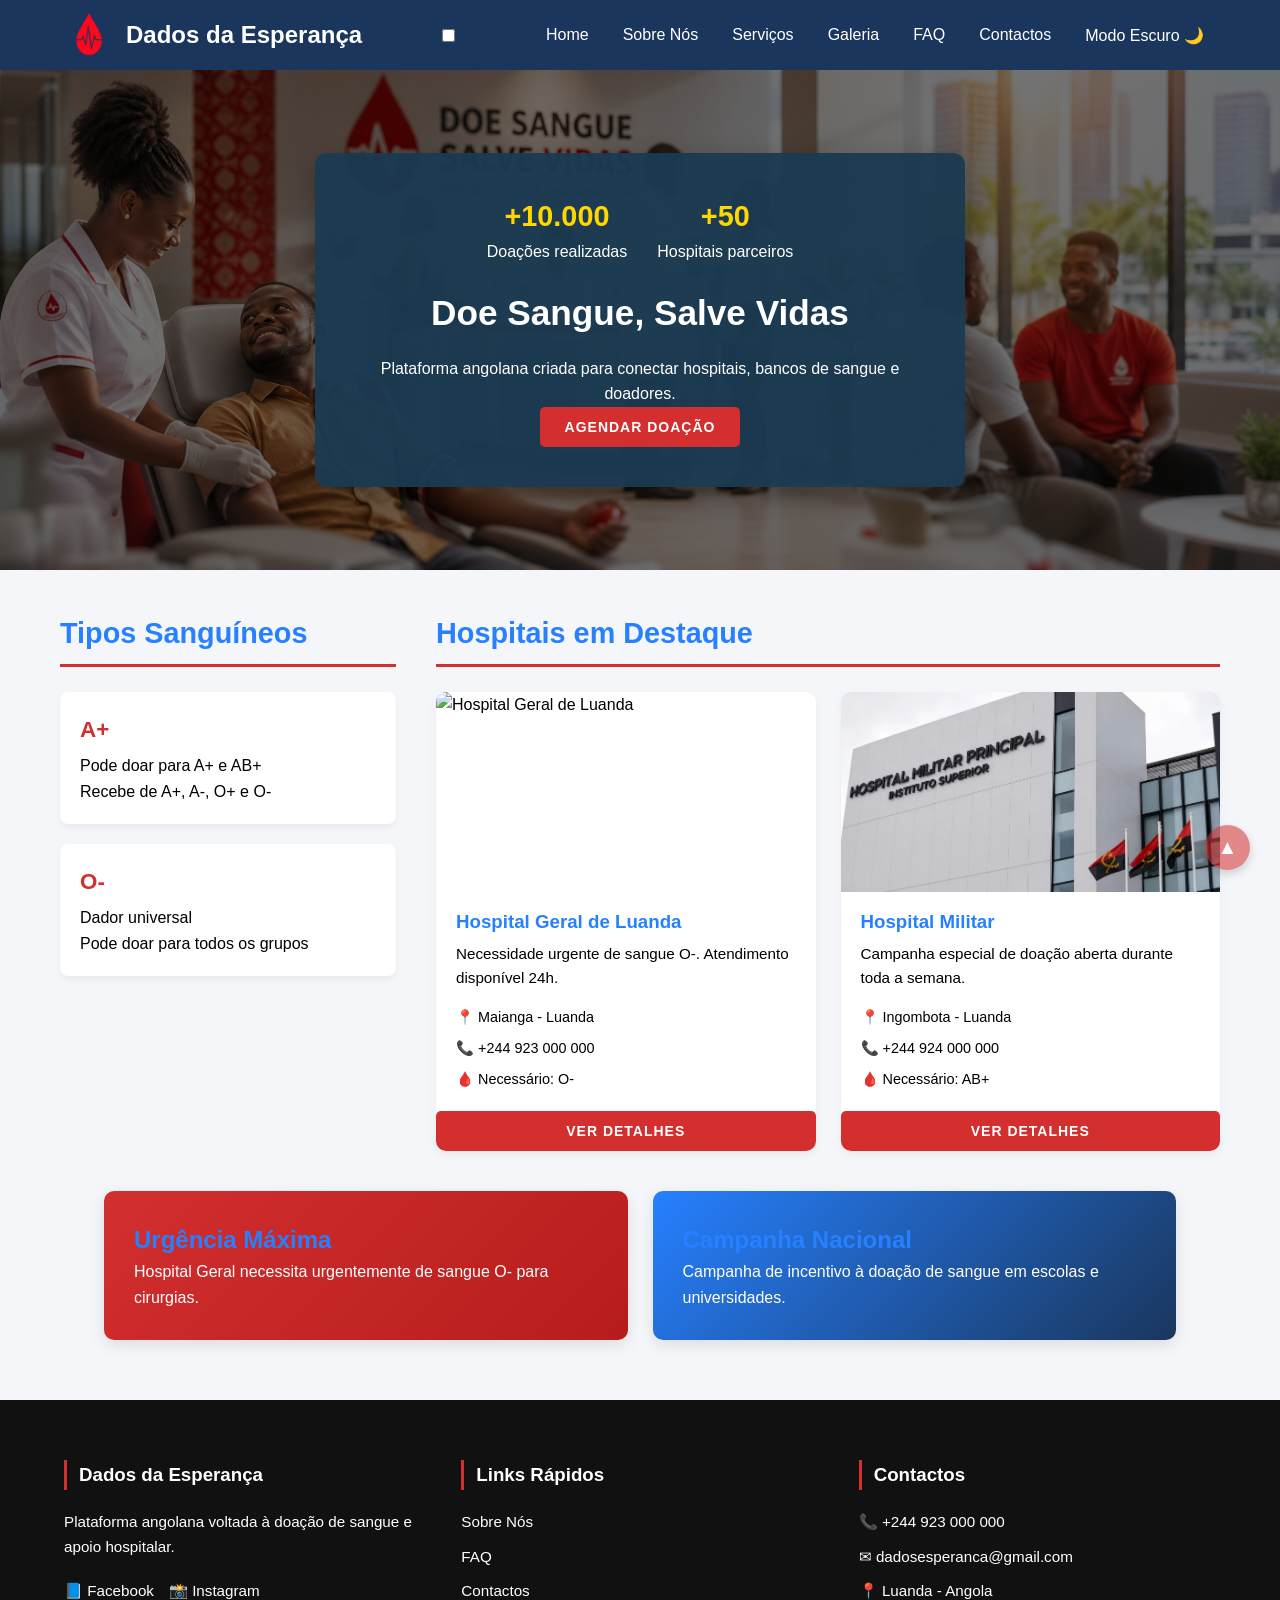
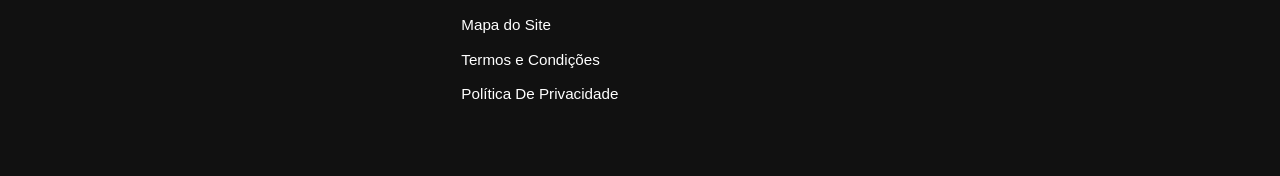
==== index.html @ 46b1ad7a "Add files via upload" ====
<!DOCTYPE html>
<html lang="pt">
<head>
    
    <meta charset="UTF-8">
    <meta name="viewport" content="width=device-width, initial-scale=1.0">
    <link rel="icon" href="img/logo.png" type="image/png">
    <title>Dados da Esperança | Doação de Sangue em Angola</title>
    <meta name="description" content="Plataforma angolana criada para conectar hospitais, bancos de sangue e doadores. Junte-se a nós e salve vidas em Luanda e restantes províncias.">
    
    <link rel="stylesheet" href="css/home.css">
    <link rel="stylesheet" href="css/global.css">

    <script src="script/jquery-3.7.1.min.js"></script>
    <script src="script/script.js"></script>

    <script async src="https://www.googletagmanager.com/gtag/js?id=G-9VNM11LJ42"></script>
    <script>
      window.dataLayer = window.dataLayer || [];
      function gtag(){dataLayer.push(arguments);}
      gtag('js', new Date());
      gtag('config', 'G-9VNM11LJ42');
    </script>
</head>
<body>

    <header id="menuTop">
        <div id="menuTopLeft">
            <img src="img/logo.png" alt="Logo Dados da Esperança" width="50" height="50">
            <h1>Dados da Esperança</h1>
        </div>
    
        <input type="checkbox" id="menuToggle">
        
        <div id="headerActions">
            <label for="menuToggle" id="menuHamburguer">☰</label>
        </div>
        
        <nav id="menuMobile">
            <a href="index.html">Home</a>
            <a href="sobre.html">Sobre Nós</a>
            <a href="servicos.html">Serviços</a>
            <a href="galeria.html">Galeria</a>
            <a href="faq.html">FAQ</a>
            <a href="contactos.html">Contactos</a>
            <button id="darkModeToggle">Modo Escuro 🌙</button>
        </nav>
    </header>
        
    <section id="bannerDoacao">
        <div id="bannerDoacaoConteudo">
            <div id="bannerIndicadores">
                <div class="bannerIndicadorCard">
                    <h3>+10.000</h3>
                    <p>Doações realizadas</p>
                </div>
                <div class="bannerIndicadorCard">
                    <h3>+50</h3>
                    <p>Hospitais parceiros</p>
                </div>
            </div>
            
            <h2>Doe Sangue, Salve Vidas</h2>
            <p>Plataforma angolana criada para conectar hospitais, bancos de sangue e doadores.</p>
            <button class="btnPadrao" onclick="location.href='servicos.html'">Agendar Doação</button>
        </div>
    </section>
        
    <section id="conteudoDoacao">
        <aside id="conteudoDoacaoLeft">
            <h2>Tipos Sanguíneos</h2>
            <div class="grupoSanguineo">
                <h3>A+</h3>
                <p>Pode doar para A+ e AB+</p>
                <p>Recebe de A+, A-, O+ e O-</p>
            </div>
          
            <div class="grupoSanguineo">
                <h3>O-</h3>
                <p>Dador universal</p>
                <p>Pode doar para todos os grupos</p>
            </div>
        </aside>
        
        <main id="conteudoDoacaoRight">
            <h2>Hospitais em Destaque</h2>
            <div class="classHospitalPopular">
                <div class="classHospitalCard">
                    <img src="img/hospitalgeralluanda.png" alt="Hospital Geral de Luanda" width="300" height="200" loading="lazy">
                    <h3>Hospital Geral de Luanda</h3>
                    <p>Necessidade urgente de sangue O-. Atendimento disponível 24h.</p>
                    <div class="hospitalMetadados">
                        <span>📍 Maianga - Luanda</span>
                        <span>📞 +244 923 000 000</span>
                        <span>🩸 Necessário: O-</span>
                    </div>
                    <button class="btnServico" onclick="location.href='hospital_geral.html'">Ver Detalhes</button>
                </div>
                
                <div class="classHospitalCard">
                    <img src="img/hospitalmilitar.png" alt="Hospital Militar de Luanda" width="300" height="200" loading="lazy">
                    <h3>Hospital Militar</h3>
                    <p>Campanha especial de doação aberta durante toda a semana.</p>
                    <div class="hospitalMetadados">
                        <span>📍 Ingombota - Luanda</span>
                        <span>📞 +244 924 000 000</span>
                        <span>🩸 Necessário: AB+</span>
                    </div>
                    <button class="btnServico" onclick="location.href='hospital_militar.html'">Ver Detalhes</button>
                </div>
            </div>
        </main>
    </section>
        
    <section id="homeEmergencia">
        <div class="homeEmergenciaCard" id="homeEmergenciaBg1">
            <h2>Urgência Máxima</h2>
            <p>Hospital Geral necessita urgentemente de sangue O- para cirurgias.</p>
        </div>
        
        <div class="homeEmergenciaCard" id="homeEmergenciaBg2">
            <h2>Campanha Nacional</h2>
            <p>Campanha de incentivo à doação de sangue em escolas e universidades.</p>
        </div>
    </section>
        
    <footer id="footerDoacao">
        <div class="footerDoacaoBox">
            <h3>Dados da Esperança</h3>
            <p>Plataforma angolana voltada à doação de sangue e apoio hospitalar.</p>
            <div class="redes-sociais">
                <a href="#">📘 Facebook</a>
                <a href="#">📸 Instagram</a>
            </div>
        </div>
      
        <div class="footerDoacaoBox">
            <h3>Links Rápidos</h3>
            <a href="sobre.html">Sobre Nós</a>
            <a href="faq.html">FAQ</a>
            <a href="contactos.html">Contactos</a>
            <a href="mapadosite.html">Mapa do Site</a>
            <a href="termos.html">Termos e Condições</a>
            <a href="privacidade.html">Política De Privacidade</a>
        </div>
      
        <div class="footerDoacaoBox">
            <h3>Contactos</h3>
            <p>📞 +244 923 000 000</p>
            <p>✉ dadosesperanca@gmail.com</p>
            <p>📍 Luanda - Angola</p>    
        </div>
    </footer>
    
    <button id="btnTopo" title="Voltar ao topo">▲</button>

</body>
</html>
---- css/home.css ----
#bannerDoacao {
    width: 100%;
    min-height: 500px; 
    background: linear-gradient(rgba(0, 0, 0, 0.55), rgba(0, 0, 0, 0.55)), url('../img/banner.png') no-repeat center center/cover;
    display: flex;
    align-items: center;
    justify-content: center;
    padding: 40px 5%;
}

#bannerDoacaoConteudo {
    max-width: 650px;
    background: rgba(26, 58, 82, 0.95); 
    padding: 40px;
    border-radius: 12px;
    text-align: center;
    box-shadow: 0 8px 25px rgba(0,0,0,0.3);
    color: #ffffff;
}

#bannerDoacaoConteudo h2 { 
    color: #ffffff; 
    font-size: 2.2rem;
    margin-top: 20px;
    margin-bottom: 15px;
}

#bannerIndicadores {
    display: flex;
    flex-direction: row; 
    justify-content: center;
    gap: 30px; 
    margin-bottom: 20px;
}

.bannerIndicadorCard {
    display: flex;
    flex-direction: column; 
    align-items: center;
}

.bannerIndicadorCard h3 {
    font-size: 1.8rem;
    color: #FFD700;
}

#conteudoDoacao {
    padding: 60px 5%;
    max-width: 1200px;
    margin: 0 auto;
    display: flex;
    gap: 40px;
}

#conteudoDoacaoLeft { width: 30%; }
#conteudoDoacaoRight { width: 70%; }

#conteudoDoacao h2 {
    font-size: 1.8rem;
    margin-bottom: 25px;
    color: var(--primary-color);
    border-bottom: 3px solid var(--accent-color);
    padding-bottom: 8px;
}

.grupoSanguineo {
    background: var(--card-bg);
    border: 1px solid var(--border-color);
    padding: 20px;
    border-radius: 8px;
    margin-bottom: 20px;
    box-shadow: 0 4px 6px var(--shadow-color);
}

.grupoSanguineo h3 { color: var(--accent-color); font-size: 1.4rem; margin-bottom: 5px; }

.classHospitalPopular {
    display: grid;
    grid-template-columns: 1fr 1fr;
    gap: 25px; 
}

.classHospitalCard {
    background: var(--card-bg);
    border: 1px solid var(--border-color);
    border-radius: 10px;
    overflow: hidden;
    box-shadow: 0 4px 10px var(--shadow-color);
    display: flex;
    flex-direction: column;
}

.classHospitalCard img {
    width: 100%;
    height: 200px;
    object-fit: cover;
}

.classHospitalCard h3 {
    padding: 15px 20px 5px 20px;
    color: var(--primary-color);
}

.classHospitalCard p {
    padding: 0 20px 15px 20px;
    color: var(--text-muted);
    font-size: 0.95rem;
    flex-grow: 1;
}

.hospitalMetadados {
    display: flex;
    flex-direction: column;
    gap: 8px;
    padding: 0 20px 20px 20px;
}

.classHospitalCard span {
    font-size: 0.9rem;
}

#homeEmergencia {
    max-width: 1200px;
    margin: 0 auto 60px auto;
    padding: 0 5%;
    display: flex;
    gap: 25px;
}

.homeEmergenciaCard {
    flex: 1;
    padding: 30px;
    border-radius: 10px;
    color: #ffffff;
    box-shadow: 0 5px 15px rgba(0,0,0,0.1);
}

#homeEmergenciaBg1 { background: linear-gradient(135deg, var(--accent-color), var(--accent-hover)); }
#homeEmergenciaBg2 { background: linear-gradient(135deg, var(--primary-color), var(--header-bg)); }

@media (max-width: 768px) {
    #conteudoDoacao {
        flex-direction: column;
    }
    
    #conteudoDoacaoLeft, #conteudoDoacaoRight {
        width: 100%;
    }
    
    .classHospitalPopular {
        grid-template-columns: 1fr;
    }
    
    #homeEmergencia {
        flex-direction: column;
    }
}

.detalhesHospital { max-width: 900px; margin: 40px auto; padding: 30px; background: var(--card-bg); border-radius: 10px; box-shadow: 0 4px 10px var(--shadow-color); }
.detalhesHospital h2 { margin-bottom: 20px; color: var(--primary-color); }
.infoBox { background: var(--bg-color); padding: 20px; border-radius: 8px; margin: 20px 0; border-left: 4px solid var(--accent-color); }
.infoBox h3 { color: var(--primary-color); margin-bottom: 10px; }
.infoBox p { margin: 8px 0; }
.horarios { display: grid; grid-template-columns: 1fr 1fr; gap: 20px; }
.horario-item { padding: 15px; background: var(--bg-color); border-radius: 8px; }
.horario-item strong { color: var(--accent-color); }


.detalhesHospital { max-width: 900px; margin: 40px auto; padding: 30px; background: var(--card-bg); border-radius: 10px; box-shadow: 0 4px 10px var(--shadow-color); }
.detalhesHospital h2 { margin-bottom: 20px; color: var(--primary-color); }
.infoBox { background: var(--bg-color); padding: 20px; border-radius: 8px; margin: 20px 0; border-left: 4px solid var(--accent-color); }
.infoBox h3 { color: var(--primary-color); margin-bottom: 10px; }
.infoBox p { margin: 8px 0; }
.horarios { display: grid; grid-template-columns: 1fr 1fr; gap: 20px; }
.horario-item { padding: 15px; background: var(--bg-color); border-radius: 8px; }
.horario-item strong { color: var(--accent-color); }
---- css/global.css ----
:root {
    --bg-color: #f4f6f9;
    --text-color: black;
    --text-muted: black;
    --card-bg: #ffffff;
    --primary-color: #2680ff;   
    --accent-color: #d32f2f;  
    --accent-hover: #b71c1c;
    --footer-bg: #111111;
    --footer-text: #ffffffff;
    --border-color: #fffffffff;
    --shadow-color: rgba(0, 0, 0, 0.05);
    --header-bg: #1a365d;
}

body.dark-mode {
    --bg-color: #0f172a; 
    --text-color: #f1f5f9;
    --text-muted: #fffff;
    --card-bg: #1e293b;
    --primary-color: #2680ff; 
    --accent-color: #f61313;  
    --accent-hover: #ff1c1c;
    --footer-bg: #020617;     
    --footer-text: #f9fbfd;
    --border-color: #fffffff;
    --shadow-color: rgba(0, 0, 0, 0.5);
    --header-bg: #020617;
}

* {
    margin: 0;
    padding: 0;
    box-sizing: border-box;
}

body {
    background: var(--bg-color);
    color: var(--text-color);
    font-family: 'Segoe UI', Roboto, Helvetica, Arial, sans-serif;
    line-height: 1.6;
    overflow-x: hidden;
    transition: background 0.3s ease, color 0.3s ease;
}

h1, h2, h3 {
    color: var(--primary-color);
    transition: color 0.3s ease;
}

#menuTop {
    display: flex;
    justify-content: space-between;
    align-items: center;
    padding: 10px 5%;
    background-color: var(--header-bg); 
    position: sticky;
    top: 0;
    z-index: 1000;
    height: 70px;
    transition: background 0.3s ease;
}

#menuTopLeft {
    display: flex;
    align-items: center;
    gap: 12px;
}

#menuTopLeft h1 { 
    color: #ffffff; 
    font-size: clamp(18px, 4vw, 24px); 
}

#headerActions { 
    display: none; 
}

#menuMobile {
    display: flex;
    align-items: center;
    gap: 10px; 
}

#menuMobile a, #darkModeToggle {
    color: #ffffff;
    text-decoration: none;
    font-weight: 500;
    padding: 8px 12px;
    font-size: 16px;
    transition: all 0.3s;
    background: transparent;
    border: none;
    cursor: pointer;
    display: flex;
    align-items: center;
}

#menuMobile a:hover, #darkModeToggle:hover { 
    color: #FFD700; 
}

.btnPadrao, .btnServico, .btnEnviar {
    display: inline-block;
    background-color: var(--accent-color); 
    color: #ffffff !important;
    padding: 12px 25px;
    border: none;
    border-radius: 5px;
    font-weight: bold;
    text-transform: uppercase;
    cursor: pointer;
    transition: all 0.3s ease;
    text-align: center;
    text-decoration: none;
    font-size: 14px;
}

.btnPadrao, .btnServico, .btnEnviar {
    letter-spacing: 1px;
}

.btnPadrao:hover, .btnServico:hover, .btnEnviar:hover {
    background-color: var(--accent-hover);
    transform: translateY(-2px);
    box-shadow: 0 4px 8px rgba(0,0,0,0.2);
}

#footerDoacao {
    width: 100%;
    background: var(--footer-bg);
    color: var(--footer-text);
    padding: 60px 5%; 
    display: grid;
    grid-template-columns: repeat(auto-fit, minmax(250px, 1fr));
    gap: 40px;
    transition: background 0.3s ease;
}

.footerDoacaoBox h3 { 
    margin-bottom: 20px; 
    color: #ffffff; 
    border-left: 3px solid var(--accent-color); 
    padding-left: 12px; 
}

.footerDoacaoBox p, .footerDoacaoBox a { 
    font-size: 0.95rem; 
    color: var(--footer-text); 
    margin-bottom: 10px; 
    text-decoration: none;
    display: block;
}

.footerDoacaoBox a:hover { color: #fff; }

.redes-sociais { 
    margin-top: 20px; 
    display: flex; 
    gap: 15px; 
}

#btnTopo {
    position: fixed;
    bottom: 30px;
    right: 30px;
    background: var(--accent-color);
    color: white;
    border: none;
    width: 45px;
    height: 45px;
    border-radius: 50%;
    font-size: 20px;
    cursor: pointer;
    display: none;
    z-index: 999;
    box-shadow: 0 4px 10px rgba(0,0,0,0.3);
}

#conteudoDoacao {
    max-width: 1200px;
    margin: 40px auto;
    padding: 0 20px;
}

.tituloPagina {
    font-size: 2.5rem;
    font-weight: 700;
    margin-bottom: 15px;
    text-align: center;
    color: var(--primary-color);
    position: relative;
    display: inline-block;
    width: 100%;
}

.tituloPagina::after {
    content: '';
    position: absolute;
    bottom: -10px;
    left: 50%;
    transform: translateX(-50%);
    width: 80px;
    height: 4px;
    background: var(--accent-color);
    border-radius: 2px;
}

.subtituloPagina {
    font-size: 1.1rem;
    color: var(--text-muted);
    text-align: center;
    margin-top: 30px;
    margin-bottom: 40px;
}

.introducaoPagina {
    text-align: center;
    margin-bottom: 50px;
}

@media screen and (max-width: 1024px) {
    #headerActions { 
        display: flex; 
    }
    
    #menuHamburguer {
        font-size: 30px;
        color: #ffffff;
        cursor: pointer;
    }

    #menuToggle {
        display: none;
    }

    #menuMobile {
        position: absolute;
        top: 70px; 
        left: 0;
        width: 100%;
        background: var(--header-bg);
        flex-direction: column;
        padding: 0;
        display: none; 
        box-shadow: 0 10px 15px rgba(0,0,0,0.2);
        z-index: 999;
    }

    #menuMobile a, #darkModeToggle {
        width: 100%;
        justify-content: flex-start;
        padding: 15px;
        border-bottom: 1px solid rgba(255,255,255,0.1);
    }

    #menuToggle:checked ~ #menuMobile {
        display: flex;
    }
}
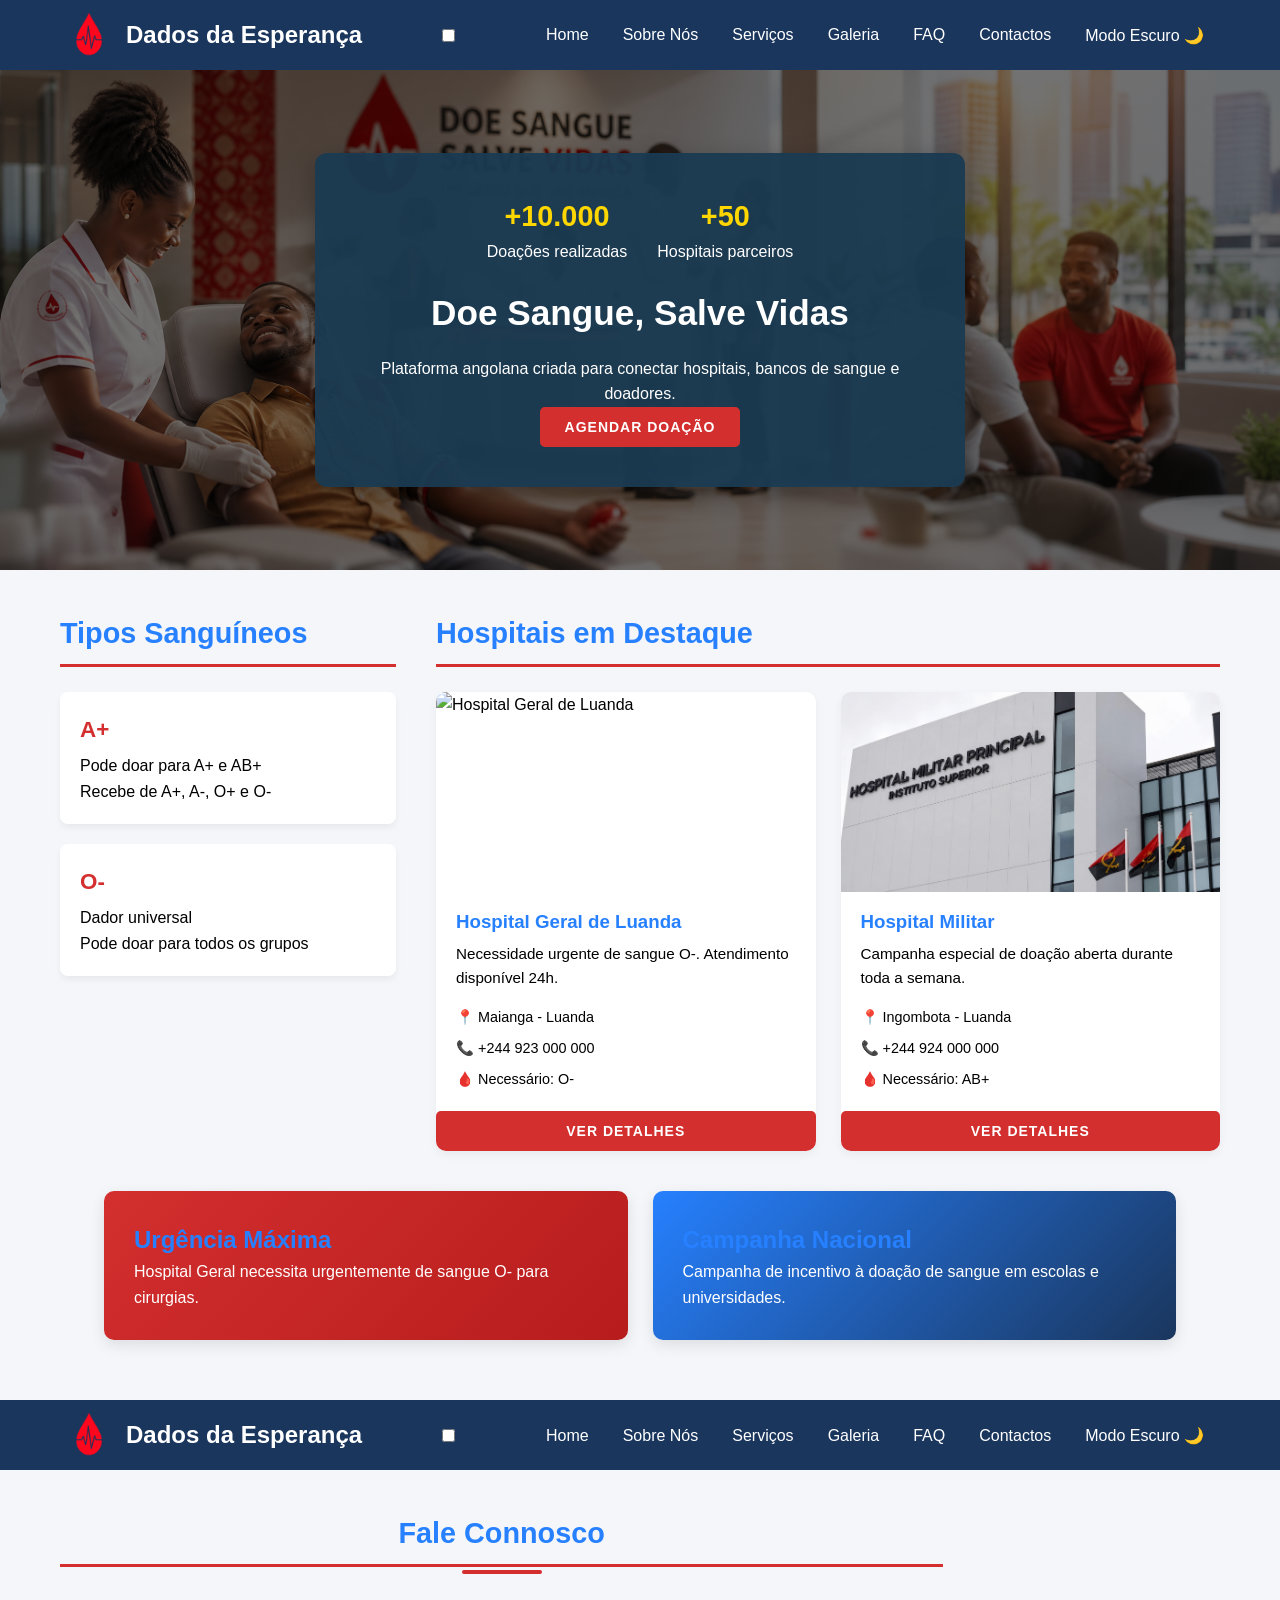
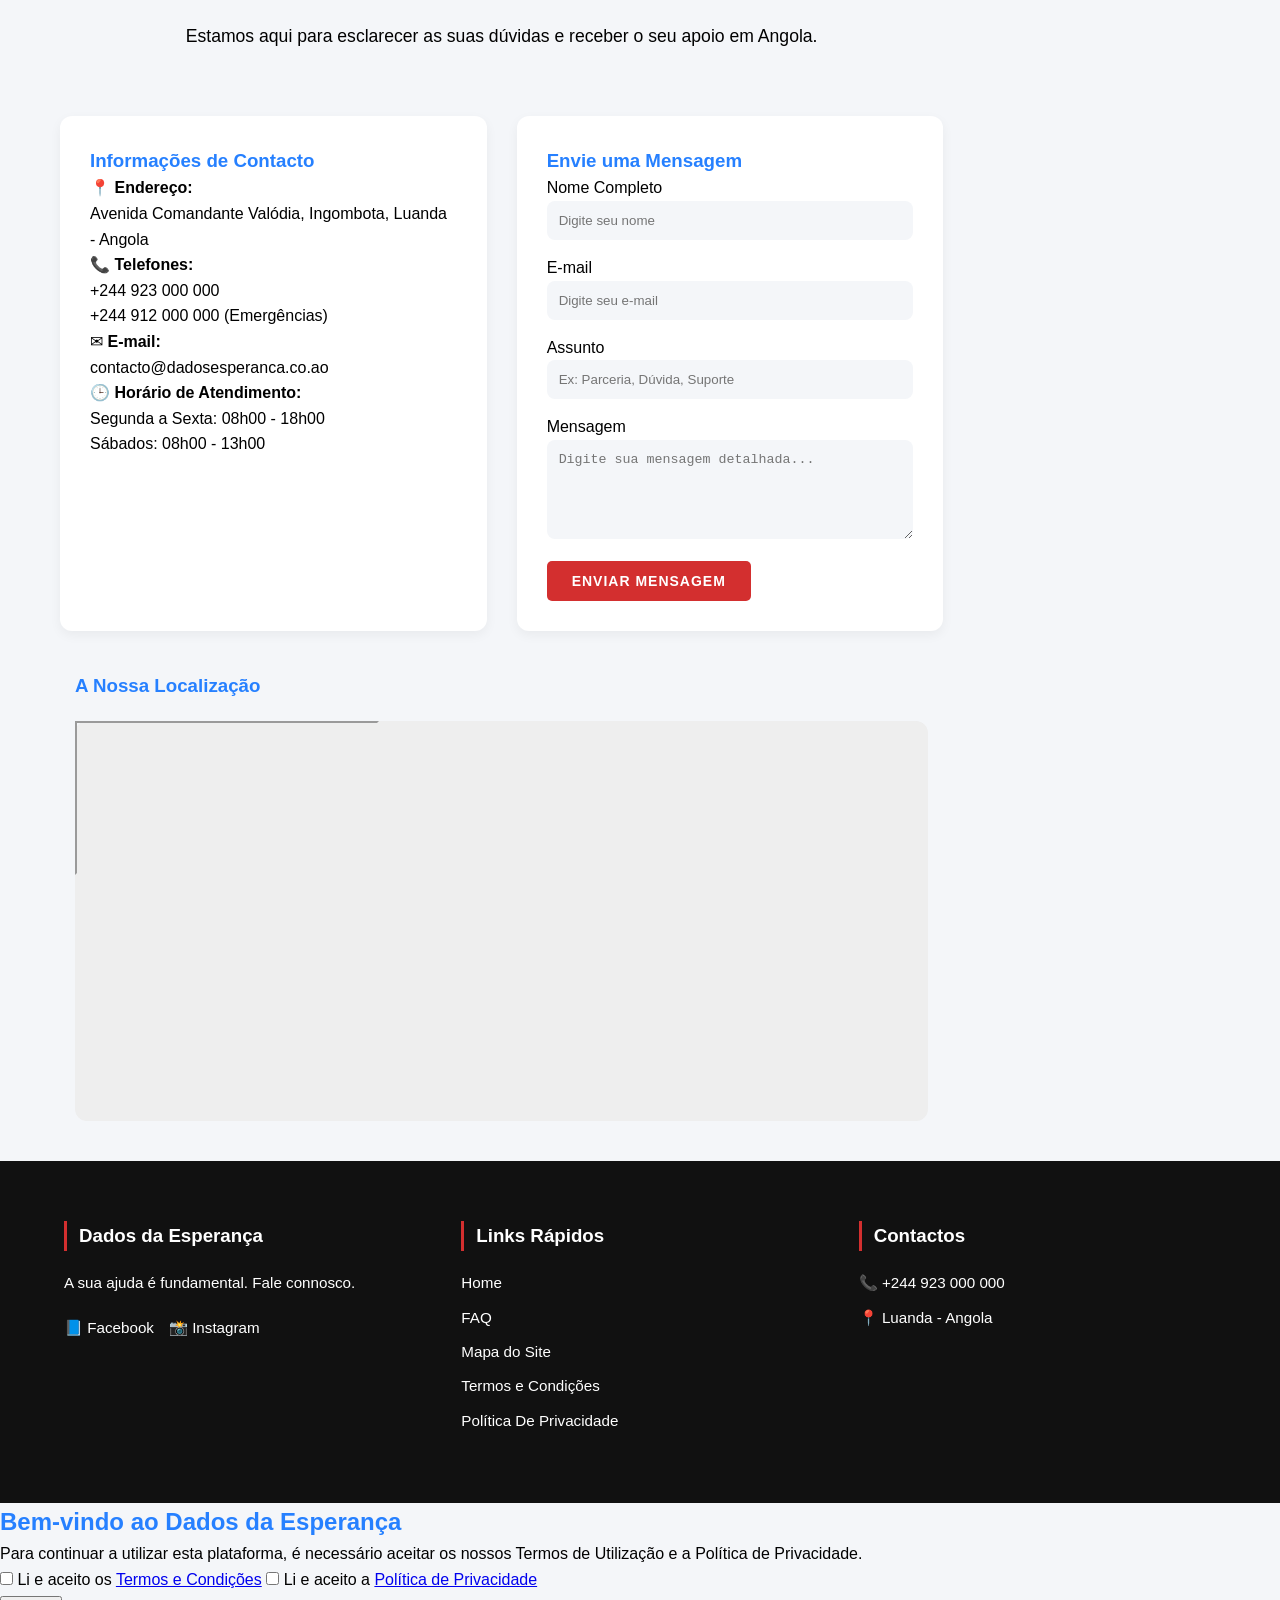
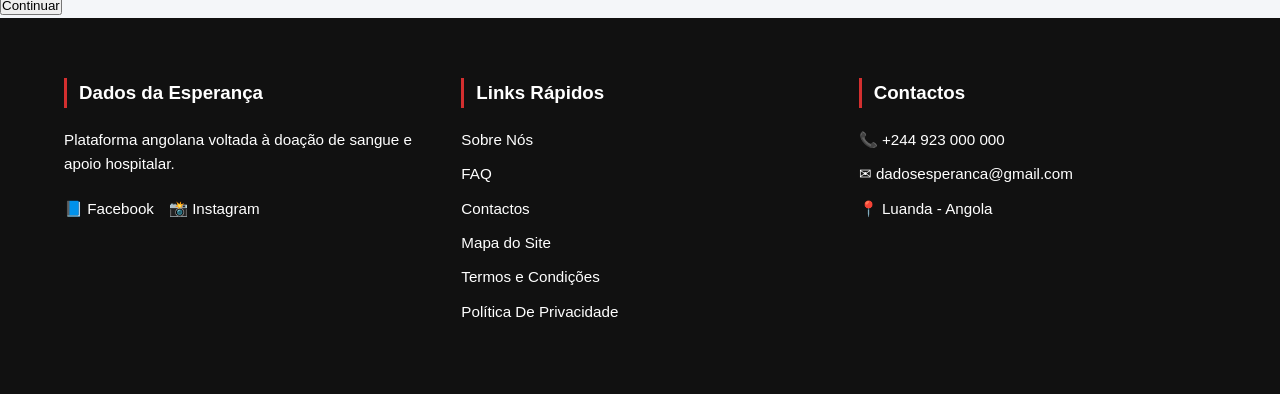
==== commit 9a9fb594: "Update index.html" ====
--- a/index.html
+++ b/index.html
@@ -123,6 +123,176 @@
             <p>Campanha de incentivo à doação de sangue em escolas e universidades.</p>
         </div>
     </section>
+
+    <!DOCTYPE html>
+<html lang="pt">
+<head>
+    <meta charset="UTF-8">
+    <meta name="viewport" content="width=device-width, initial-scale=1.0">
+    <link rel="icon" href="img/logo.png" type="image/png">
+    <title>Contactos | Dados da Esperança</title>
+    <meta name="description" content="Entre em contacto com a equipa do Dados da Esperança. Envie uma mensagem ou localize o nosso centro de atendimento em Luanda.">
+    
+    <link rel="stylesheet" href="css/contactos.css">
+    <link rel="stylesheet" href="css/global.css">
+    <script src="script/jquery-3.7.1.min.js"></script>
+    <script src="script/script.js"></script>
+
+    <script async src="https://www.googletagmanager.com/gtag/js?id=G-9VNM11LJ42"></script>
+    <script>
+      window.dataLayer = window.dataLayer || [];
+      function gtag(){dataLayer.push(arguments);}
+      gtag('js', new Date());
+      gtag('config', 'G-9VNM11LJ42');
+    </script>
+</head>
+<body>
+
+    <header id="menuTop">
+        <div id="menuTopLeft">
+            <img src="img/logo.png" alt="Logo Dados da Esperança" width="50" height="50">
+            <h1>Dados da Esperança</h1>
+        </div>
+        
+        <input type="checkbox" id="menuToggle">
+        
+        <div id="headerActions">
+            <label for="menuToggle" id="menuHamburguer">☰</label>
+        </div>
+        
+        <nav id="menuMobile">
+            <a href="index.html">Home</a>
+            <a href="sobre.html">Sobre Nós</a>
+            <a href="servicos.html">Serviços</a>
+            <a href="galeria.html">Galeria</a>
+            <a href="faq.html">FAQ</a>
+            <a href="contactos.html">Contactos</a>
+            <button id="darkModeToggle">Modo Escuro 🌙</button>
+        </nav>
+    </header>
+    
+    <section id="conteudoDoacao">
+        <main id="conteudoPagina">
+            <div class="introducaoPagina">
+                <h2 class="tituloPagina">Fale Connosco</h2>
+                <p class="subtituloPagina">Estamos aqui para esclarecer as suas dúvidas e receber o seu apoio em Angola.</p>
+            </div>
+            
+            <div class="gridContactos">
+     
+                <div class="colunaInfo">
+                    <h3>Informações de Contacto</h3>
+                    <div class="itemContacto">
+                        <p>📍 <strong>Endereço:</strong><br> Avenida Comandante Valódia, Ingombota, Luanda - Angola</p>
+                    </div>
+                    <div class="itemContacto">
+                        <p>📞 <strong>Telefones:</strong><br> +244 923 000 000<br> +244 912 000 000 (Emergências)</p>
+                    </div>
+                    <div class="itemContacto">
+                        <p>✉ <strong>E-mail:</strong><br> contacto@dadosesperanca.co.ao</p>
+                    </div>
+                    <div class="itemContacto">
+                        <p>🕒 <strong>Horário de Atendimento:</strong><br> Segunda a Sexta: 08h00 - 18h00<br> Sábados: 08h00 - 13h00</p>
+                    </div>
+                </div>
+
+                <div class="colunaFormulario">
+                    <h3>Envie uma Mensagem</h3>
+                    <form id="formContacto">
+                        <div class="campoGrupo">
+                            <label for="nome">Nome Completo</label>
+                            <input type="text" id="nome" name="nome" placeholder="Digite seu nome" required>
+                            <span class="erro-feedback" id="erroNome"></span>
+                        </div>
+                        
+                        <div class="campoGrupo">
+                            <label for="email">E-mail</label>
+                            <input type="email" id="email" name="email" placeholder="Digite seu e-mail" required>
+                            <span class="erro-feedback" id="erroEmail"></span>
+                        </div>
+                        
+                        <div class="campoGrupo">
+                            <label for="assunto">Assunto</label>
+                            <input type="text" id="assunto" name="assunto" placeholder="Ex: Parceria, Dúvida, Suporte" required>
+                            <span class="erro-feedback" id="erroAssunto"></span>
+                        </div>
+                        
+                        <div class="campoGrupo">
+                            <label for="mensagem">Mensagem</label>
+                            <textarea id="mensagem" name="mensagem" rows="5" placeholder="Digite sua mensagem detalhada..." required></textarea>
+                            <span class="erro-feedback" id="erroMensagem"></span>
+                        </div>
+                        
+                        <button type="submit" class="btnEnviar">Enviar Mensagem</button>
+                    </form>
+                </div>
+            </div>
+
+            <div id="mapaContainerGlobal">
+                <h3>A Nossa Localização</h3>
+                <div id="map">
+                    <iframe 
+                        src="https://www.google.com/maps/embed?pb=!1m18!1m12!1m3!1d126154.51617402947!2d13.1593856!3d-8.8524288!2m3!1f0!2f0!3f0!3m2!1i1024!2i768!4f13.1!3m3!1m2!1s0x1a51f15998246f49%3A0x8673322a36a28243!2sLuanda!5e0!3m2!1spt-PT!2sao!4v1710000000000!5m2!1spt-PT!2sao" 
+                        allowfullscreen="" 
+                        loading="lazy" 
+                        referrerpolicy="no-referrer-when-downgrade">
+                    </iframe>
+                </div>
+            </div>
+        </main>
+    </section>
+    
+    <footer id="footerDoacao">
+        <div class="footerDoacaoBox">
+            <h3>Dados da Esperança</h3>
+            <p>A sua ajuda é fundamental. Fale connosco.</p>
+            <div class="redes-sociais">
+                <a href="#">📘 Facebook</a>
+                <a href="#">📸 Instagram</a>
+            </div>
+        </div>
+        <div class="footerDoacaoBox">
+            <h3>Links Rápidos</h3>
+            <a href="index.html">Home</a>
+            <a href="faq.html">FAQ</a>
+            <a href="mapadosite.html">Mapa do Site</a>
+            <a href="termos.html">Termos e Condições</a>
+            <a href="privacidade.html">Política De Privacidade</a>
+        </div>
+        <div class="footerDoacaoBox">
+            <h3>Contactos</h3>
+            <p>📞 +244 923 000 000</p>
+            <p>📍 Luanda - Angola</p>
+        </div>
+    </footer>
+    
+    <button id="btnTopo" title="Voltar ao topo">▲</button>
+    
+
+    <!-- Modal de Termos e Privacidade -->
+    <div id="modalTermos" class="modal-overlay">
+        <div class="modal-content">
+            <h2>Bem-vindo ao Dados da Esperança</h2>
+            <p>Para continuar a utilizar esta plataforma, é necessário aceitar os nossos Termos de Utilização e a Política de Privacidade.</p>
+            
+            <div class="modal-checkbox-group">
+                <label class="modal-checkbox-item">
+                    <input type="checkbox" id="checkTermos">
+                    <span>Li e aceito os <a href="termos.html" target="_blank">Termos e Condições</a></span>
+                </label>
+                
+                <label class="modal-checkbox-item">
+                    <input type="checkbox" id="checkPrivacidade">
+                    <span>Li e aceito a <a href="privacidade.html" target="_blank">Política de Privacidade</a></span>
+                </label>
+            </div>
+            
+            <button id="btnContinuar" class="btn-continuar">Continuar</button>
+        </div>
+    </div>
+
+</body>
+</html>
         
     <footer id="footerDoacao">
         <div class="footerDoacaoBox">
--- a/css/contactos.css
+++ b/css/contactos.css
@@ -0,0 +1,70 @@
+.gridContactos {
+    display: flex;
+    flex-wrap: wrap; 
+    gap: 30px;
+    margin-bottom: 40px;
+    width: 100%;
+}
+
+.colunaInfo, .colunaFormulario {
+    flex: 1 1 45%; 
+    min-width: 300px; 
+    background: var(--card-bg);
+    padding: 30px;
+    border-radius: 12px;
+    border: 1px solid var(--border-color);
+    box-shadow: 0 4px 12px var(--shadow-color);
+    box-sizing: border-box;
+    margin-top: 15px;
+    margin-right: 0;
+}
+
+.campoGrupo {
+    margin-bottom: 15px;
+    width: 100%;
+}
+
+#formContacto input, 
+#formContacto textarea {
+    width: 100%;
+    padding: 12px;
+    border: 1px solid var(--border-color);
+    border-radius: 8px;
+    background: var(--bg-color);
+    color: var(--text-color);
+    box-sizing: border-box; 
+}
+
+#formContacto input.input-erro,
+#formContacto textarea.input-erro {
+    border-color: #ff4444;
+}
+
+.erro-feedback {
+    display: none;
+    color: #ff4444;
+    font-size: 0.85rem;
+    margin-top: 6px;
+}
+
+#mapaContainerGlobal {
+    width: 100%;
+    margin-top: 40px;
+    padding: 0 15px;
+    box-sizing: border-box;
+}
+
+#mapaContainerGlobal h3 {
+    margin-bottom: 20px;
+    color: var(--primary-color);
+}
+
+#mapaContainerGlobal #map {
+    height: 400px; 
+    width: 100%; 
+    max-width: 100%; 
+    border-radius: 12px; 
+    background: #eee;
+    border: 1px solid var(--border-color);
+    box-sizing: border-box;
+}
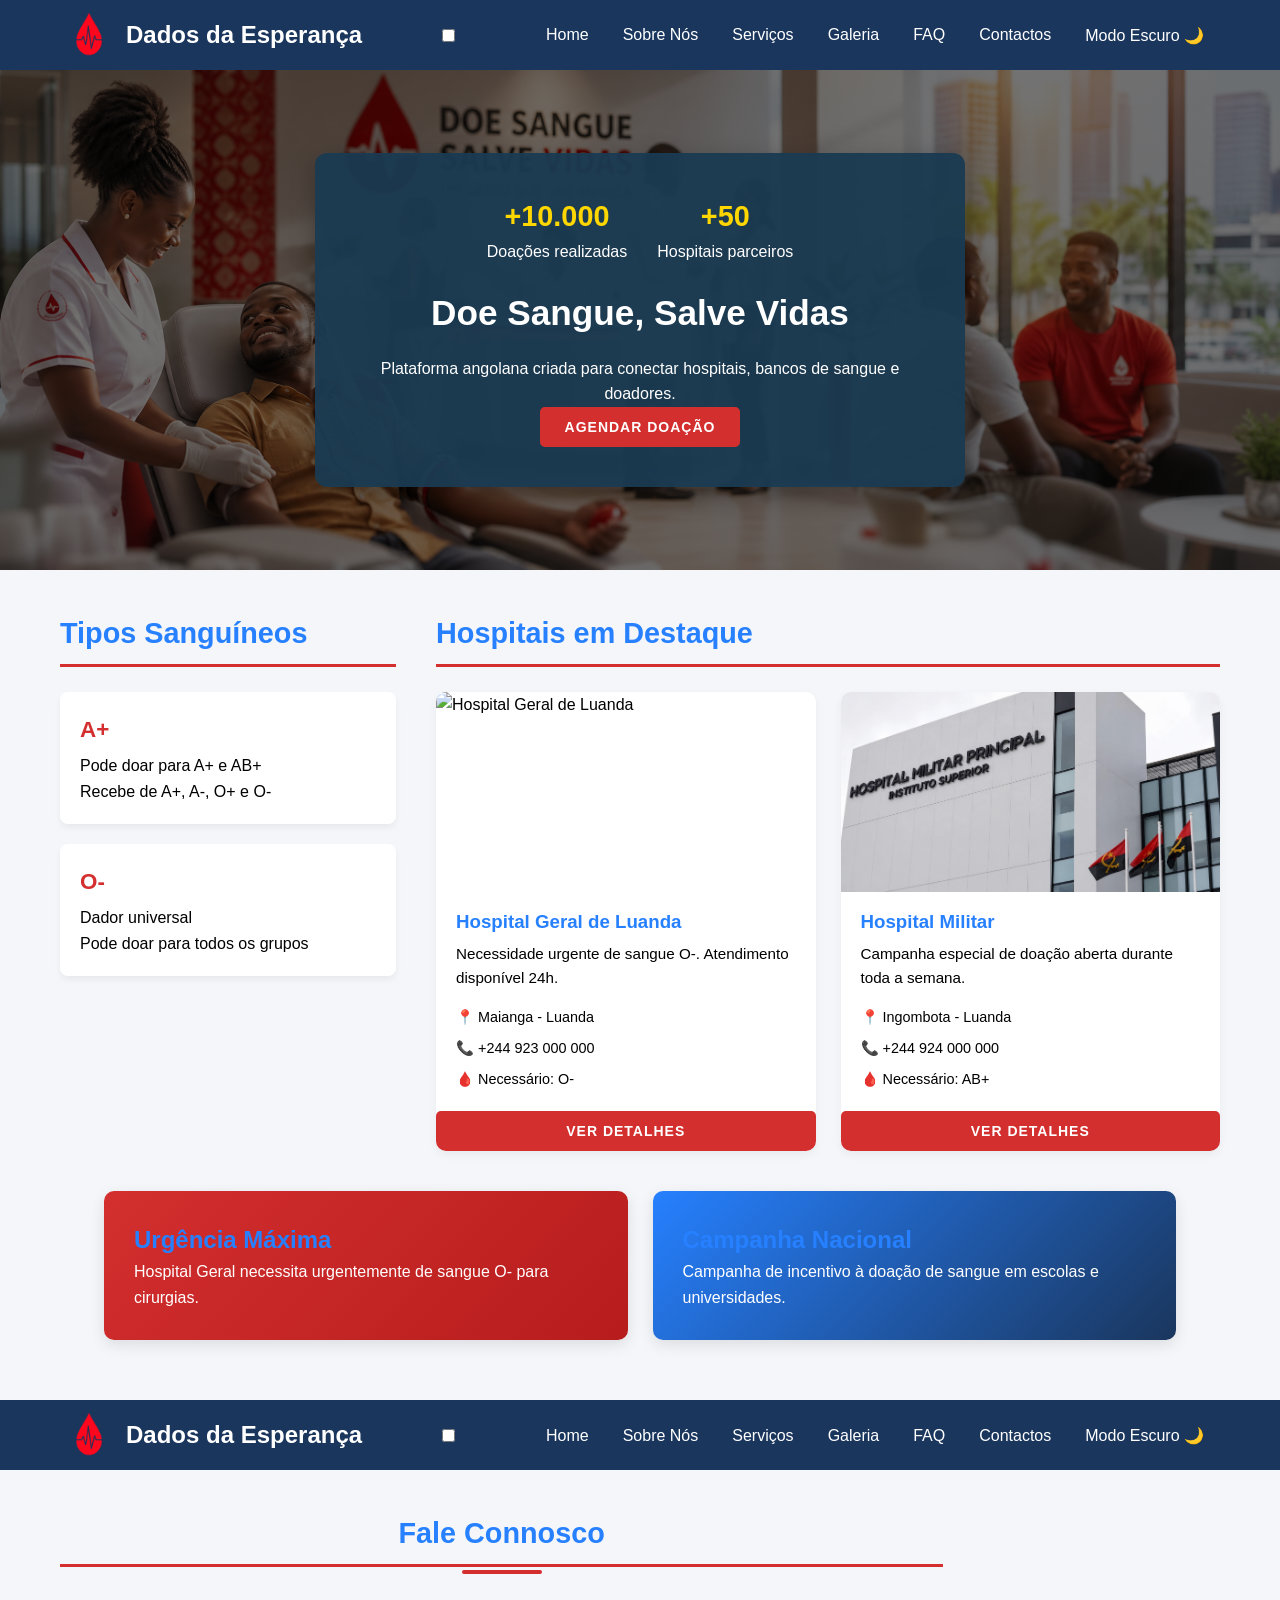
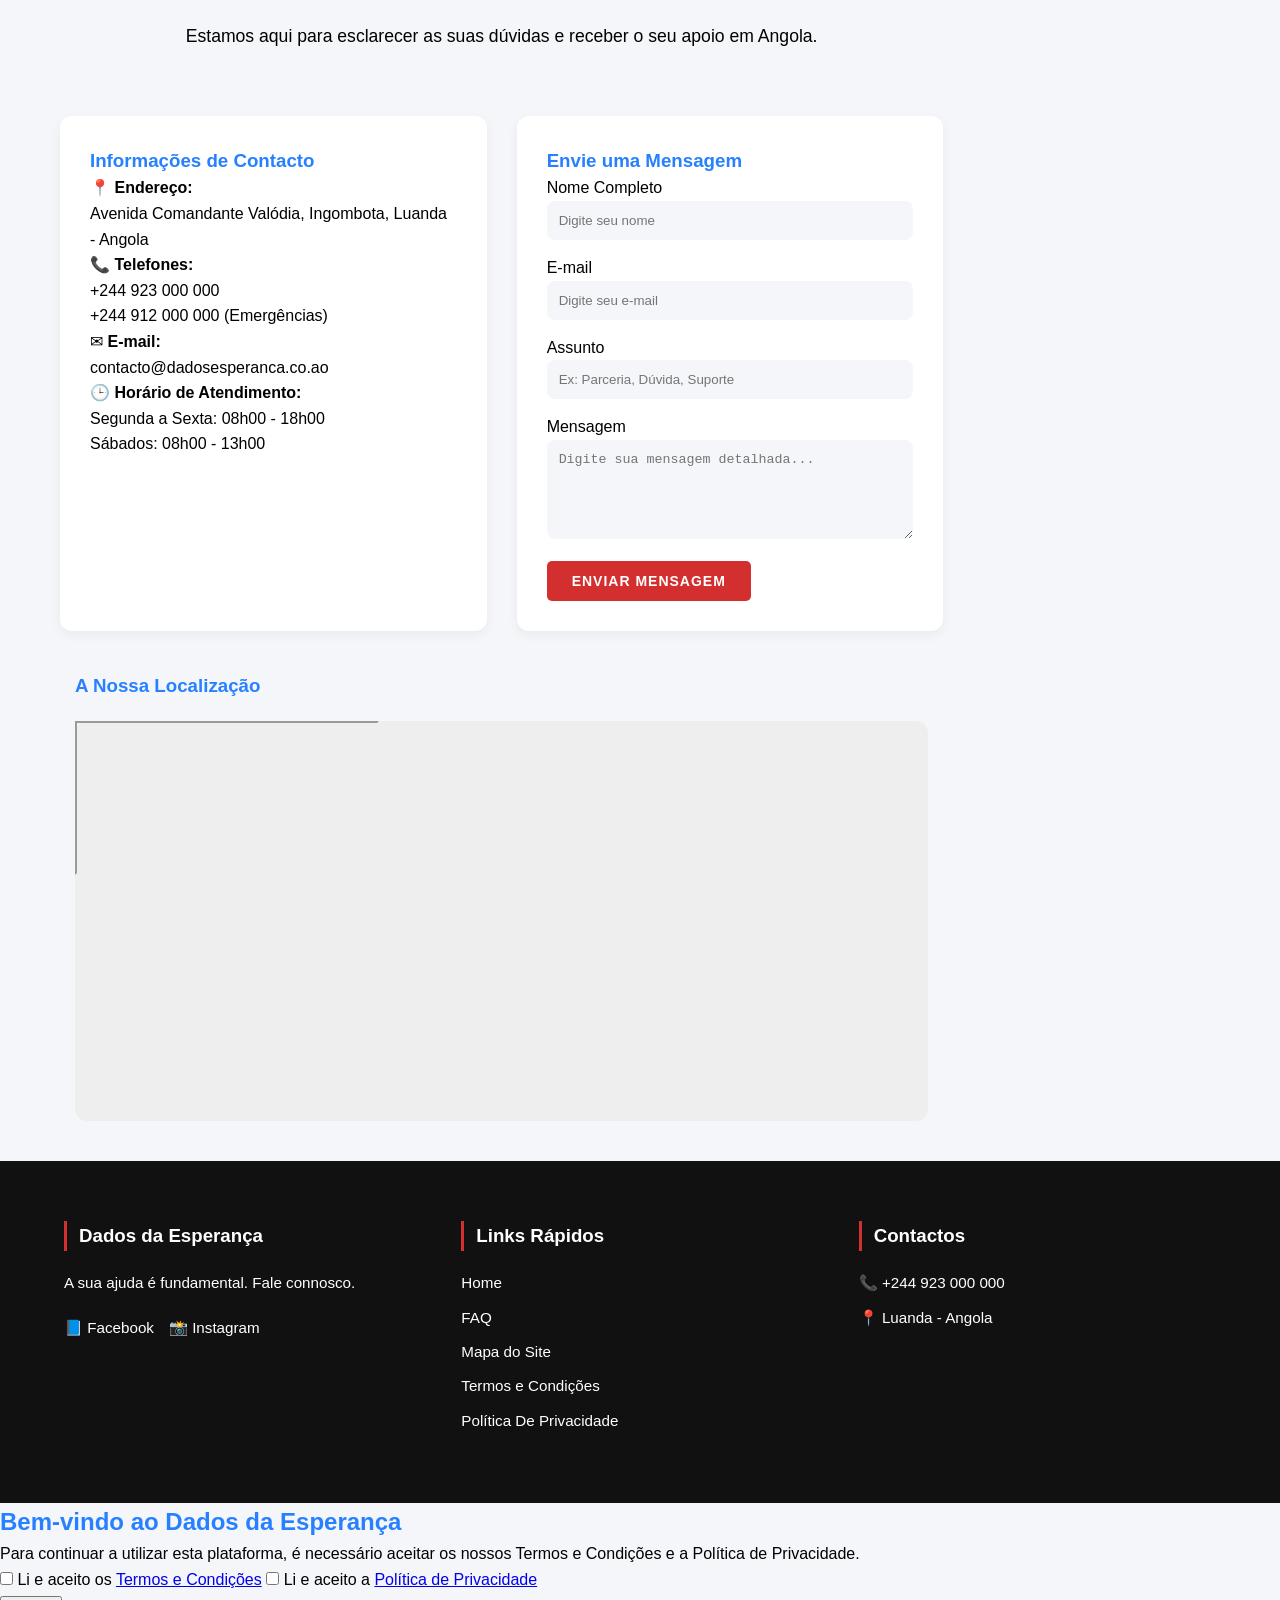
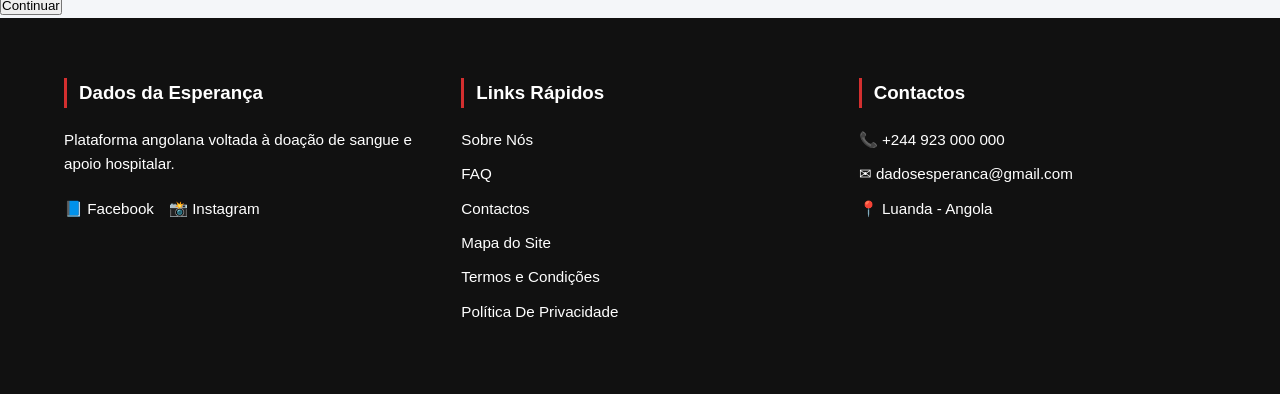
==== commit 35160339: "Update index.html" ====
--- a/index.html
+++ b/index.html
@@ -267,13 +267,11 @@
     </footer>
     
     <button id="btnTopo" title="Voltar ao topo">▲</button>
-    
-
-    <!-- Modal de Termos e Privacidade -->
+      
     <div id="modalTermos" class="modal-overlay">
         <div class="modal-content">
             <h2>Bem-vindo ao Dados da Esperança</h2>
-            <p>Para continuar a utilizar esta plataforma, é necessário aceitar os nossos Termos de Utilização e a Política de Privacidade.</p>
+            <p>Para continuar a utilizar esta plataforma, é necessário aceitar os nossos Termos e Condições e a Política de Privacidade.</p>
             
             <div class="modal-checkbox-group">
                 <label class="modal-checkbox-item">
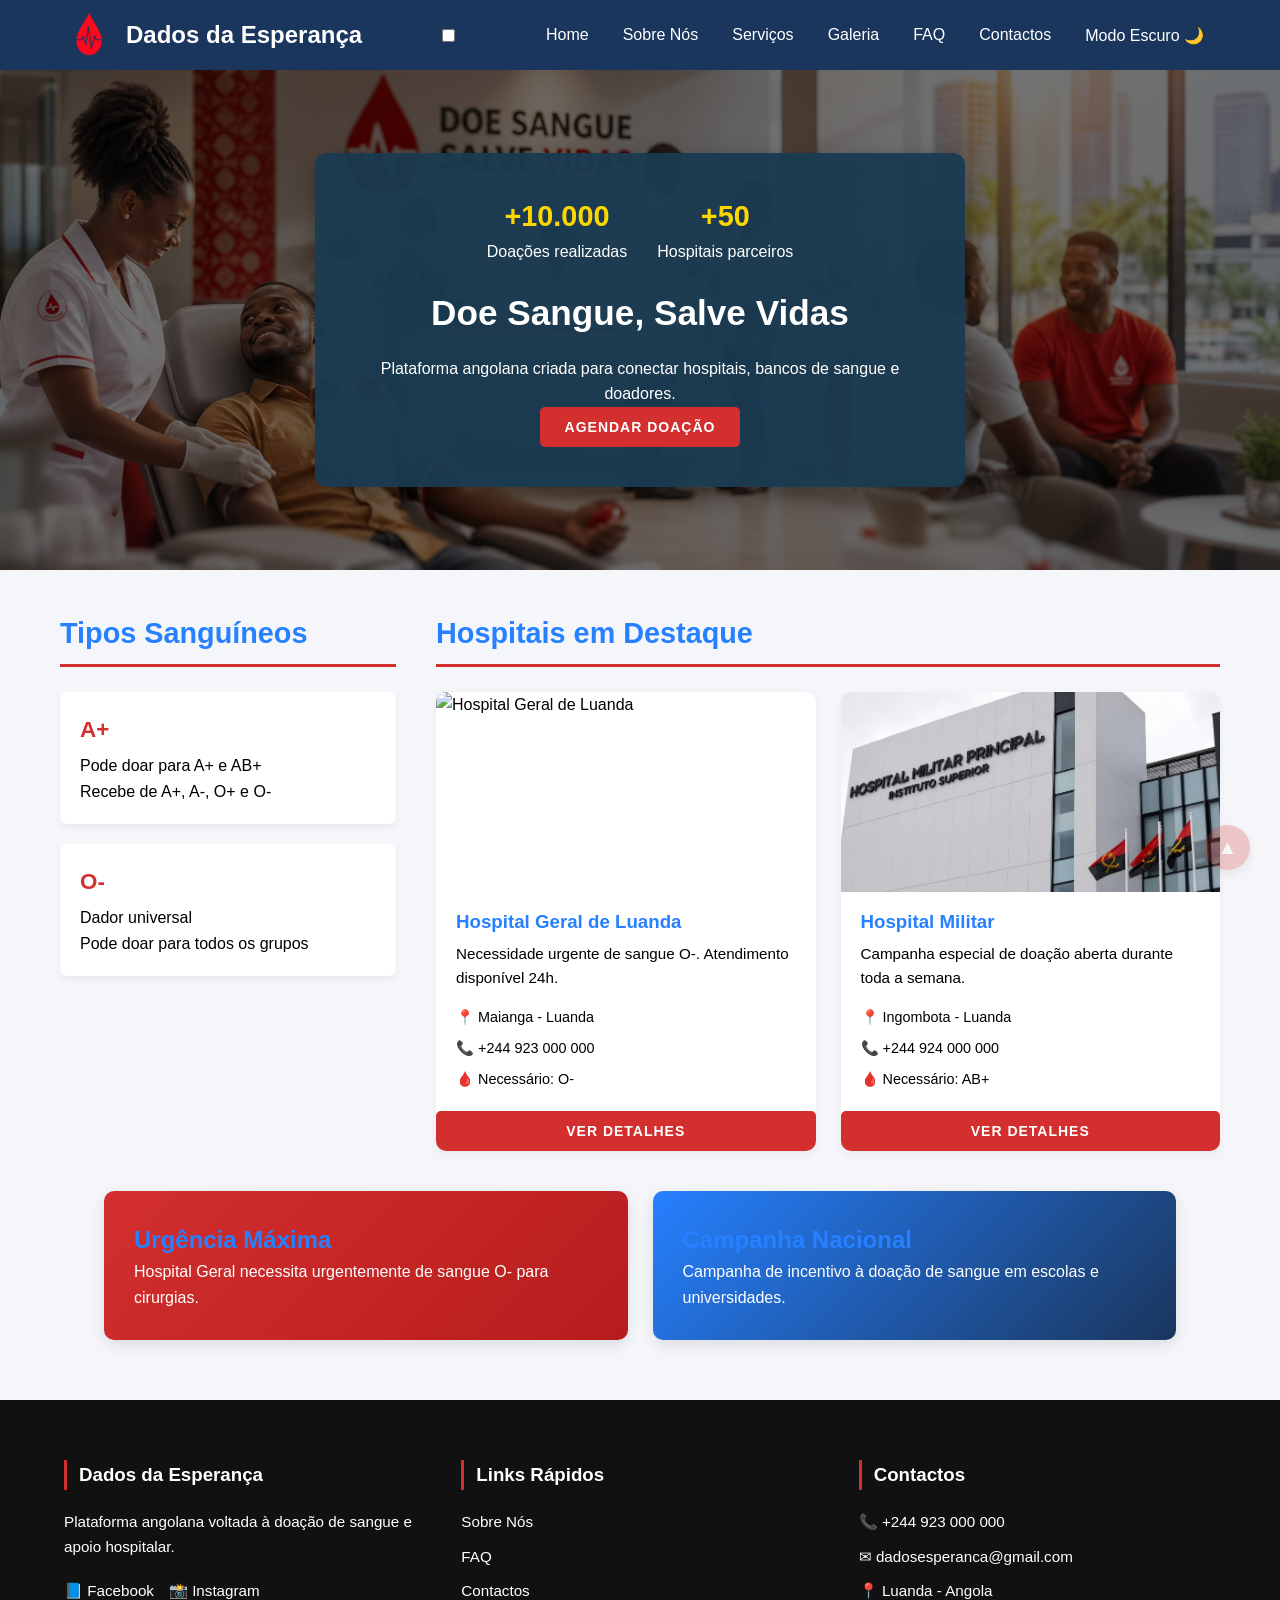
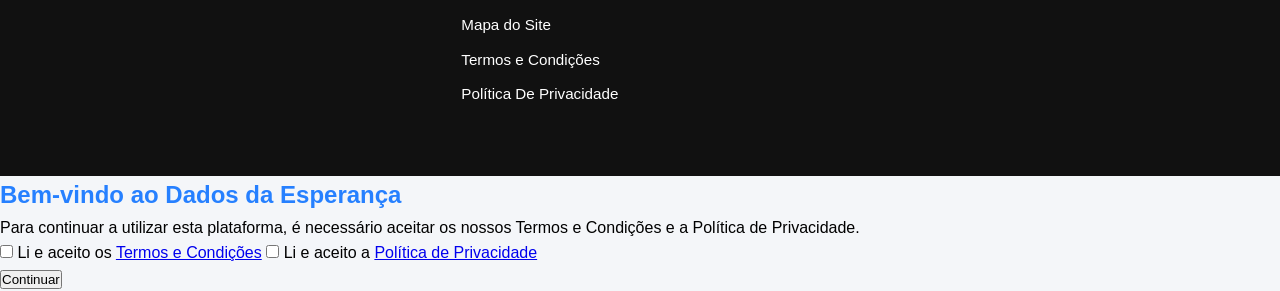
==== commit a4cf6722: "Update index.html" ====
--- a/index.html
+++ b/index.html
@@ -123,174 +123,6 @@
             <p>Campanha de incentivo à doação de sangue em escolas e universidades.</p>
         </div>
     </section>
-
-    <!DOCTYPE html>
-<html lang="pt">
-<head>
-    <meta charset="UTF-8">
-    <meta name="viewport" content="width=device-width, initial-scale=1.0">
-    <link rel="icon" href="img/logo.png" type="image/png">
-    <title>Contactos | Dados da Esperança</title>
-    <meta name="description" content="Entre em contacto com a equipa do Dados da Esperança. Envie uma mensagem ou localize o nosso centro de atendimento em Luanda.">
-    
-    <link rel="stylesheet" href="css/contactos.css">
-    <link rel="stylesheet" href="css/global.css">
-    <script src="script/jquery-3.7.1.min.js"></script>
-    <script src="script/script.js"></script>
-
-    <script async src="https://www.googletagmanager.com/gtag/js?id=G-9VNM11LJ42"></script>
-    <script>
-      window.dataLayer = window.dataLayer || [];
-      function gtag(){dataLayer.push(arguments);}
-      gtag('js', new Date());
-      gtag('config', 'G-9VNM11LJ42');
-    </script>
-</head>
-<body>
-
-    <header id="menuTop">
-        <div id="menuTopLeft">
-            <img src="img/logo.png" alt="Logo Dados da Esperança" width="50" height="50">
-            <h1>Dados da Esperança</h1>
-        </div>
-        
-        <input type="checkbox" id="menuToggle">
-        
-        <div id="headerActions">
-            <label for="menuToggle" id="menuHamburguer">☰</label>
-        </div>
-        
-        <nav id="menuMobile">
-            <a href="index.html">Home</a>
-            <a href="sobre.html">Sobre Nós</a>
-            <a href="servicos.html">Serviços</a>
-            <a href="galeria.html">Galeria</a>
-            <a href="faq.html">FAQ</a>
-            <a href="contactos.html">Contactos</a>
-            <button id="darkModeToggle">Modo Escuro 🌙</button>
-        </nav>
-    </header>
-    
-    <section id="conteudoDoacao">
-        <main id="conteudoPagina">
-            <div class="introducaoPagina">
-                <h2 class="tituloPagina">Fale Connosco</h2>
-                <p class="subtituloPagina">Estamos aqui para esclarecer as suas dúvidas e receber o seu apoio em Angola.</p>
-            </div>
-            
-            <div class="gridContactos">
-     
-                <div class="colunaInfo">
-                    <h3>Informações de Contacto</h3>
-                    <div class="itemContacto">
-                        <p>📍 <strong>Endereço:</strong><br> Avenida Comandante Valódia, Ingombota, Luanda - Angola</p>
-                    </div>
-                    <div class="itemContacto">
-                        <p>📞 <strong>Telefones:</strong><br> +244 923 000 000<br> +244 912 000 000 (Emergências)</p>
-                    </div>
-                    <div class="itemContacto">
-                        <p>✉ <strong>E-mail:</strong><br> contacto@dadosesperanca.co.ao</p>
-                    </div>
-                    <div class="itemContacto">
-                        <p>🕒 <strong>Horário de Atendimento:</strong><br> Segunda a Sexta: 08h00 - 18h00<br> Sábados: 08h00 - 13h00</p>
-                    </div>
-                </div>
-
-                <div class="colunaFormulario">
-                    <h3>Envie uma Mensagem</h3>
-                    <form id="formContacto">
-                        <div class="campoGrupo">
-                            <label for="nome">Nome Completo</label>
-                            <input type="text" id="nome" name="nome" placeholder="Digite seu nome" required>
-                            <span class="erro-feedback" id="erroNome"></span>
-                        </div>
-                        
-                        <div class="campoGrupo">
-                            <label for="email">E-mail</label>
-                            <input type="email" id="email" name="email" placeholder="Digite seu e-mail" required>
-                            <span class="erro-feedback" id="erroEmail"></span>
-                        </div>
-                        
-                        <div class="campoGrupo">
-                            <label for="assunto">Assunto</label>
-                            <input type="text" id="assunto" name="assunto" placeholder="Ex: Parceria, Dúvida, Suporte" required>
-                            <span class="erro-feedback" id="erroAssunto"></span>
-                        </div>
-                        
-                        <div class="campoGrupo">
-                            <label for="mensagem">Mensagem</label>
-                            <textarea id="mensagem" name="mensagem" rows="5" placeholder="Digite sua mensagem detalhada..." required></textarea>
-                            <span class="erro-feedback" id="erroMensagem"></span>
-                        </div>
-                        
-                        <button type="submit" class="btnEnviar">Enviar Mensagem</button>
-                    </form>
-                </div>
-            </div>
-
-            <div id="mapaContainerGlobal">
-                <h3>A Nossa Localização</h3>
-                <div id="map">
-                    <iframe 
-                        src="https://www.google.com/maps/embed?pb=!1m18!1m12!1m3!1d126154.51617402947!2d13.1593856!3d-8.8524288!2m3!1f0!2f0!3f0!3m2!1i1024!2i768!4f13.1!3m3!1m2!1s0x1a51f15998246f49%3A0x8673322a36a28243!2sLuanda!5e0!3m2!1spt-PT!2sao!4v1710000000000!5m2!1spt-PT!2sao" 
-                        allowfullscreen="" 
-                        loading="lazy" 
-                        referrerpolicy="no-referrer-when-downgrade">
-                    </iframe>
-                </div>
-            </div>
-        </main>
-    </section>
-    
-    <footer id="footerDoacao">
-        <div class="footerDoacaoBox">
-            <h3>Dados da Esperança</h3>
-            <p>A sua ajuda é fundamental. Fale connosco.</p>
-            <div class="redes-sociais">
-                <a href="#">📘 Facebook</a>
-                <a href="#">📸 Instagram</a>
-            </div>
-        </div>
-        <div class="footerDoacaoBox">
-            <h3>Links Rápidos</h3>
-            <a href="index.html">Home</a>
-            <a href="faq.html">FAQ</a>
-            <a href="mapadosite.html">Mapa do Site</a>
-            <a href="termos.html">Termos e Condições</a>
-            <a href="privacidade.html">Política De Privacidade</a>
-        </div>
-        <div class="footerDoacaoBox">
-            <h3>Contactos</h3>
-            <p>📞 +244 923 000 000</p>
-            <p>📍 Luanda - Angola</p>
-        </div>
-    </footer>
-    
-    <button id="btnTopo" title="Voltar ao topo">▲</button>
-      
-    <div id="modalTermos" class="modal-overlay">
-        <div class="modal-content">
-            <h2>Bem-vindo ao Dados da Esperança</h2>
-            <p>Para continuar a utilizar esta plataforma, é necessário aceitar os nossos Termos e Condições e a Política de Privacidade.</p>
-            
-            <div class="modal-checkbox-group">
-                <label class="modal-checkbox-item">
-                    <input type="checkbox" id="checkTermos">
-                    <span>Li e aceito os <a href="termos.html" target="_blank">Termos e Condições</a></span>
-                </label>
-                
-                <label class="modal-checkbox-item">
-                    <input type="checkbox" id="checkPrivacidade">
-                    <span>Li e aceito a <a href="privacidade.html" target="_blank">Política de Privacidade</a></span>
-                </label>
-            </div>
-            
-            <button id="btnContinuar" class="btn-continuar">Continuar</button>
-        </div>
-    </div>
-
-</body>
-</html>
         
     <footer id="footerDoacao">
         <div class="footerDoacaoBox">
@@ -321,6 +153,27 @@
     </footer>
     
     <button id="btnTopo" title="Voltar ao topo">▲</button>
+    
+    <div id="modalTermos" class="modal-overlay">
+        <div class="modal-content">
+            <h2>Bem-vindo ao Dados da Esperança</h2>
+            <p>Para continuar a utilizar esta plataforma, é necessário aceitar os nossos Termos e Condições e a Política de Privacidade.</p>
+            
+            <div class="modal-checkbox-group">
+                <label class="modal-checkbox-item">
+                    <input type="checkbox" id="checkTermos">
+                    <span>Li e aceito os <a href="termos.html" target="_blank">Termos e Condições</a></span>
+                </label>
+                
+                <label class="modal-checkbox-item">
+                    <input type="checkbox" id="checkPrivacidade">
+                    <span>Li e aceito a <a href="privacidade.html" target="_blank">Política de Privacidade</a></span>
+                </label>
+            </div>
+            
+            <button id="btnContinuar" class="btn-continuar">Continuar</button>
+        </div>
+    </div>
 
 </body>
 </html>
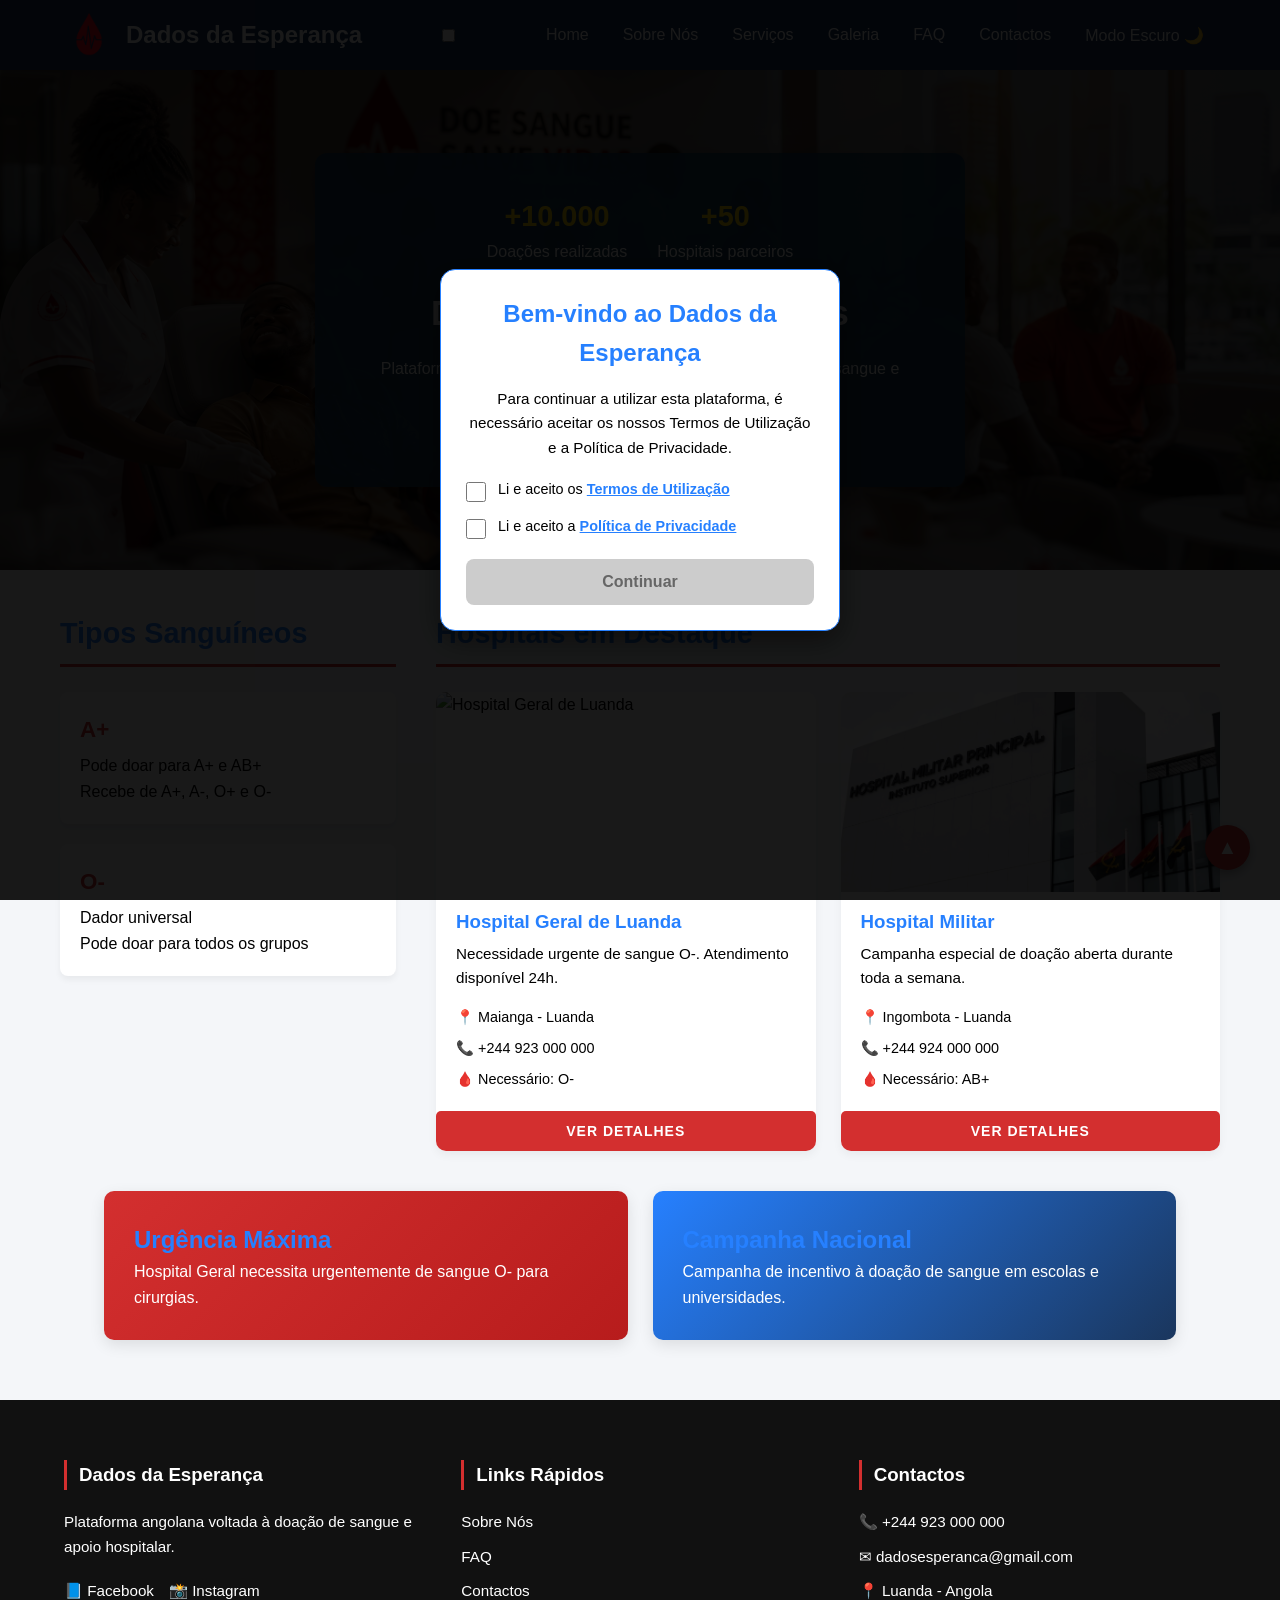
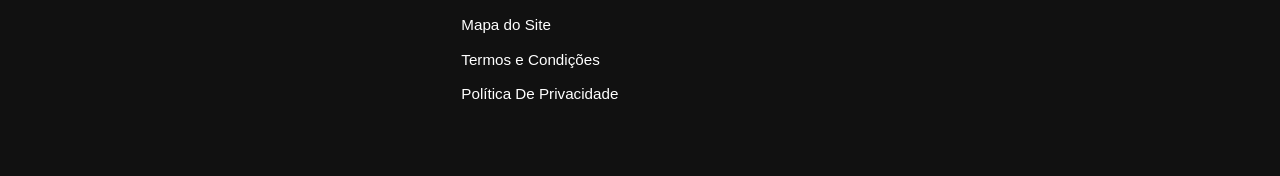
==== commit e5bdef9d: "Add files via upload" ====
--- a/index.html
+++ b/index.html
@@ -153,16 +153,17 @@
     </footer>
     
     <button id="btnTopo" title="Voltar ao topo">▲</button>
+
     
     <div id="modalTermos" class="modal-overlay">
         <div class="modal-content">
             <h2>Bem-vindo ao Dados da Esperança</h2>
-            <p>Para continuar a utilizar esta plataforma, é necessário aceitar os nossos Termos e Condições e a Política de Privacidade.</p>
+            <p>Para continuar a utilizar esta plataforma, é necessário aceitar os nossos Termos de Utilização e a Política de Privacidade.</p>
             
             <div class="modal-checkbox-group">
                 <label class="modal-checkbox-item">
                     <input type="checkbox" id="checkTermos">
-                    <span>Li e aceito os <a href="termos.html" target="_blank">Termos e Condições</a></span>
+                    <span>Li e aceito os <a href="termos.html" target="_blank">Termos de Utilização</a></span>
                 </label>
                 
                 <label class="modal-checkbox-item">
--- a/css/global.css
+++ b/css/global.css
@@ -258,3 +258,97 @@
         display: flex;
     }
 }
+
+.modal-overlay {
+    position: fixed;
+    top: 0;
+    left: 0;
+    width: 100%;
+    height: 100%;
+    background: rgba(0, 0, 0, 0.9) !important;
+    display: none; 
+    justify-content: center;
+    align-items: center;
+    z-index: 10000 !important;
+}
+
+.modal-content {
+    background: var(--card-bg) !important;
+    padding: 25px;
+    border-radius: 15px;
+    max-width: 400px;
+    width: 85%;
+    text-align: center;
+    box-shadow: 0 10px 30px rgba(0, 0, 0, 0.5);
+    border: 1px solid var(--primary-color);
+}
+
+.modal-content h2 {
+    font-size: 1.5rem;
+    margin-bottom: 15px;
+    color: var(--primary-color);
+}
+
+.modal-content p {
+    font-size: 0.95rem;
+    margin-bottom: 20px;
+    color: var(--text-color);
+}
+
+.modal-checkbox-group {
+    text-align: left;
+    margin-bottom: 20px;
+    display: flex;
+    flex-direction: column;
+    gap: 15px;
+}
+
+.modal-checkbox-item {
+    display: flex;
+    align-items: flex-start;
+    gap: 12px;
+    cursor: pointer;
+}
+
+.modal-checkbox-item input[type="checkbox"] {
+    min-width: 20px;
+    min-height: 20px;
+    margin-top: 2px;
+    cursor: pointer;
+}
+
+.modal-checkbox-item span {
+    font-size: 0.9rem;
+    color: var(--text-color);
+    line-height: 1.3;
+}
+
+.modal-checkbox-item a {
+    color: var(--primary-color);
+    text-decoration: underline;
+    font-weight: 600;
+}
+
+.btn-continuar {
+    width: 100%;
+    padding: 14px;
+    background-color: #ccc;
+    color: #666;
+    border: none;
+    border-radius: 8px;
+    font-weight: bold;
+    font-size: 1rem;
+    cursor: not-allowed;
+    transition: all 0.3s ease;
+}
+
+.btn-continuar.active {
+    background-color: var(--accent-color);
+    color: white;
+    cursor: pointer;
+}
+
+.btn-continuar.active:hover {
+    background-color: var(--accent-hover);
+    transform: translateY(-2px);
+}
